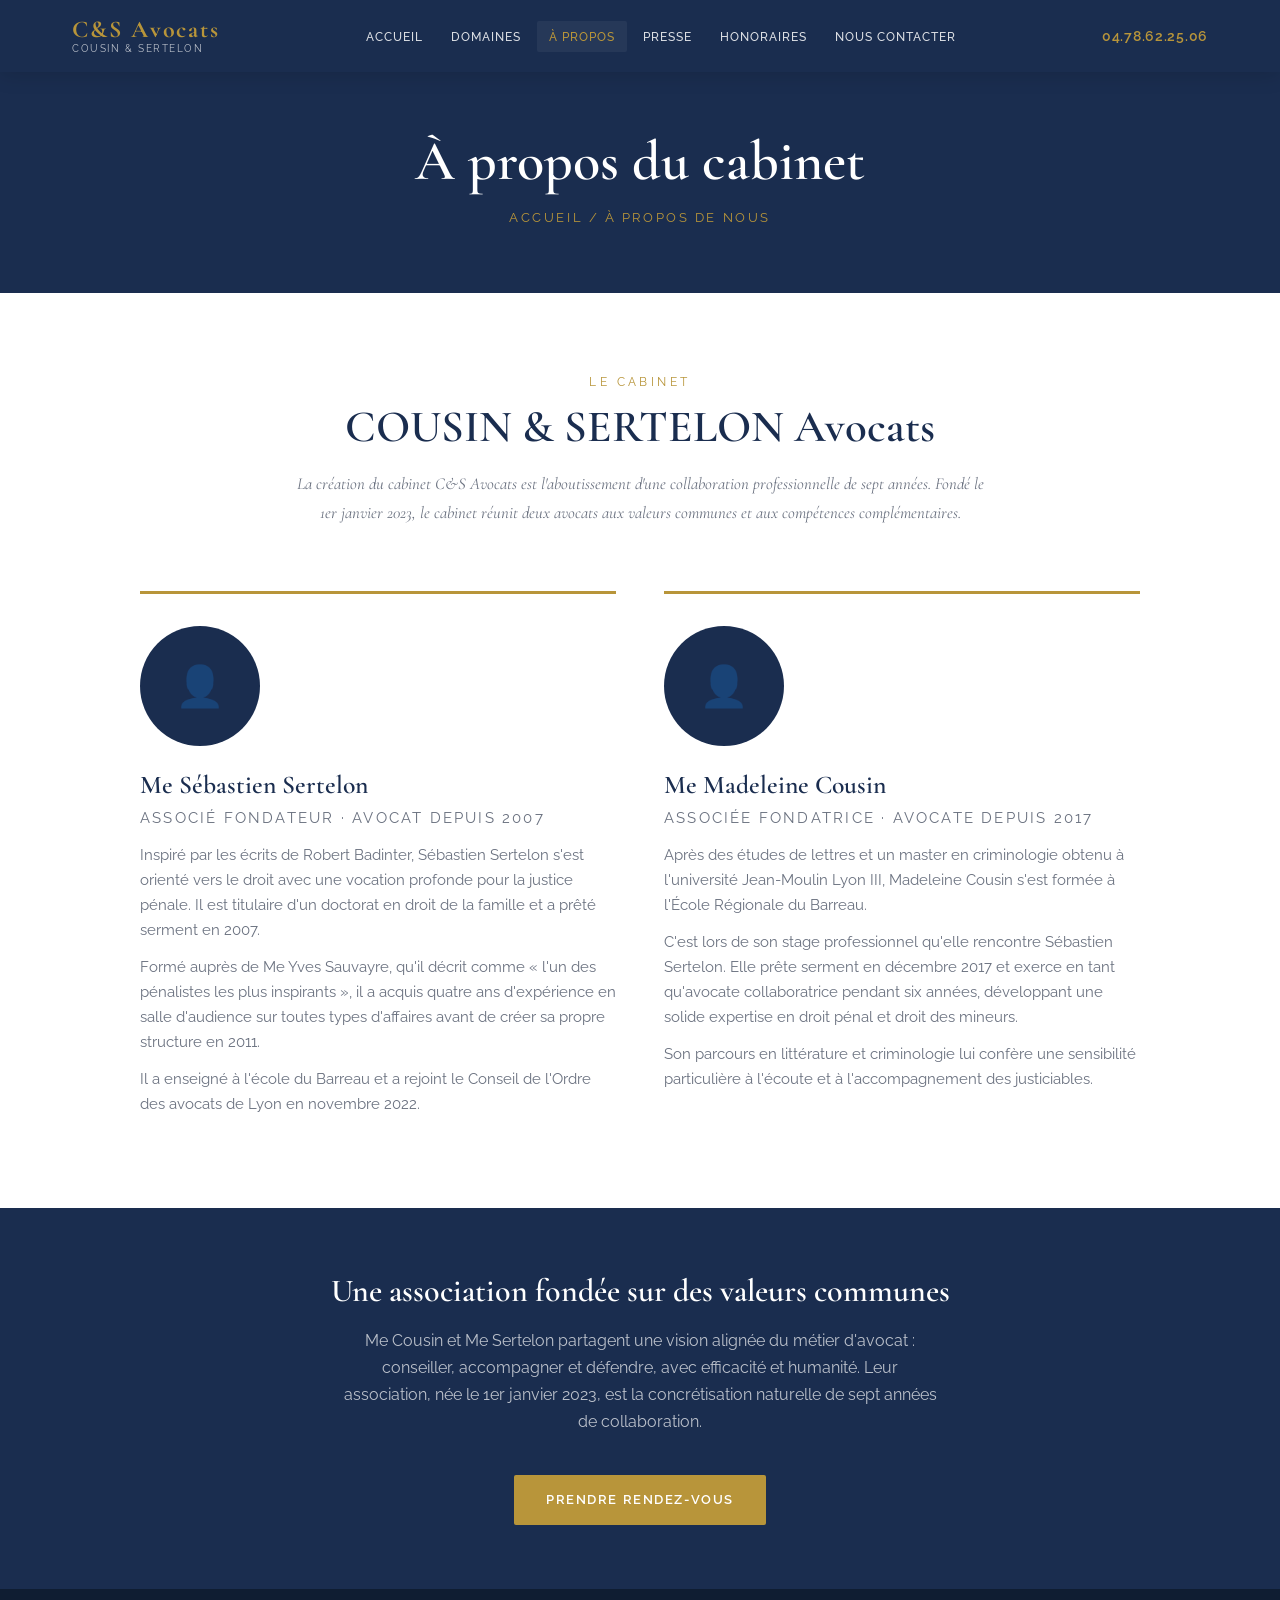
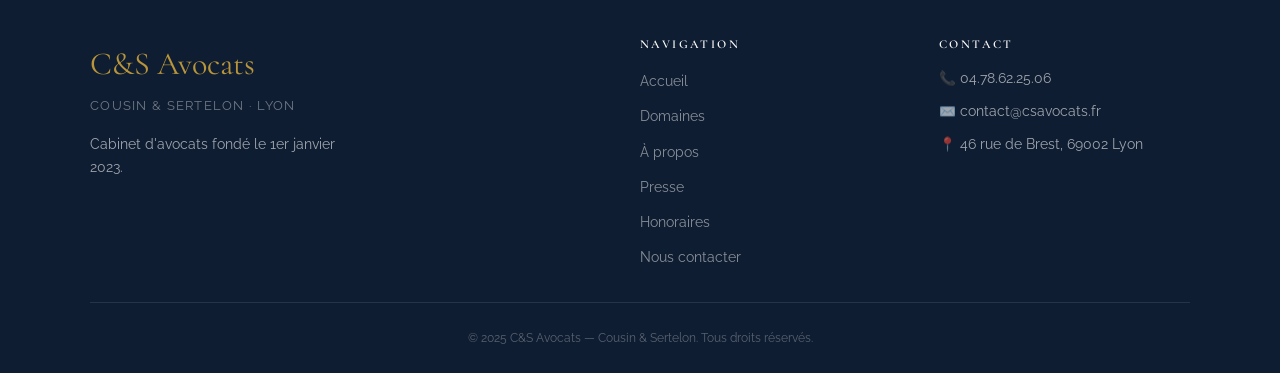
==== a-propos.html @ 127a62af "Initial commit: site statique C&S Avocats (6 pages HTML/CSS) Co-Authored-By: Claude Sonnet 4.6 <nore" ====
<!DOCTYPE html>
<html lang="fr">
<head>
  <meta charset="UTF-8" />
  <meta name="viewport" content="width=device-width, initial-scale=1.0" />
  <title>À propos — C&S Avocats Lyon</title>
  <meta name="description" content="Me Madeleine Cousin et Me Sébastien Sertelon, avocats associés à Lyon depuis 2023." />
  <link rel="preconnect" href="https://fonts.googleapis.com" />
  <link href="https://fonts.googleapis.com/css2?family=Cormorant+Garamond:ital,wght@0,400;0,600;1,400&family=Raleway:wght@400;500;600;700&display=swap" rel="stylesheet" />
  <link rel="stylesheet" href="style.css" />
</head>
<body>

  <nav class="navbar">
    <div class="navbar-inner">
      <a href="index.html" class="navbar-logo">
        <span class="abbr">C&S Avocats</span>
        <span class="fullname">Cousin &amp; Sertelon</span>
      </a>
      <ul class="navbar-links" id="navLinks">
        <li><a href="index.html">Accueil</a></li>
        <li><a href="domaines.html">Domaines</a></li>
        <li><a href="a-propos.html" class="active">À propos</a></li>
        <li><a href="presse.html">Presse</a></li>
        <li><a href="honoraires.html">Honoraires</a></li>
        <li><a href="contact.html">Nous contacter</a></li>
      </ul>
      <a href="tel:0478622506" class="navbar-phone">04.78.62.25.06</a>
      <div class="hamburger" id="hamburger" onclick="toggleMenu()">
        <span></span><span></span><span></span>
      </div>
    </div>
  </nav>

  <section class="page-hero">
    <h1>À propos du cabinet</h1>
    <p class="breadcrumb">Accueil / À propos de nous</p>
  </section>

  <section class="about-section">
    <div class="about-inner">

      <div class="about-intro">
        <span class="section-label">Le cabinet</span>
        <h2 class="section-title" style="margin-bottom:1rem">COUSIN &amp; SERTELON Avocats</h2>
        <p>
          La création du cabinet C&amp;S Avocats est l'aboutissement d'une collaboration professionnelle
          de sept années. Fondé le 1er janvier 2023, le cabinet réunit deux avocats aux valeurs communes
          et aux compétences complémentaires.
        </p>
      </div>

      <div class="attorney-grid">

        <div class="attorney-card">
          <div class="attorney-photo">👤</div>
          <h2>Me Sébastien Sertelon</h2>
          <p class="attorney-title">Associé fondateur · Avocat depuis 2007</p>
          <p>
            Inspiré par les écrits de Robert Badinter, Sébastien Sertelon s'est orienté vers le droit
            avec une vocation profonde pour la justice pénale. Il est titulaire d'un doctorat en droit de la famille
            et a prêté serment en 2007.
          </p>
          <p>
            Formé auprès de Me Yves Sauvayre, qu'il décrit comme « l'un des pénalistes les plus inspirants »,
            il a acquis quatre ans d'expérience en salle d'audience sur toutes types d'affaires avant
            de créer sa propre structure en 2011.
          </p>
          <p>
            Il a enseigné à l'école du Barreau et a rejoint le Conseil de l'Ordre des avocats de Lyon
            en novembre 2022.
          </p>
        </div>

        <div class="attorney-card">
          <div class="attorney-photo">👤</div>
          <h2>Me Madeleine Cousin</h2>
          <p class="attorney-title">Associée fondatrice · Avocate depuis 2017</p>
          <p>
            Après des études de lettres et un master en criminologie obtenu à l'université Jean-Moulin
            Lyon III, Madeleine Cousin s'est formée à l'École Régionale du Barreau.
          </p>
          <p>
            C'est lors de son stage professionnel qu'elle rencontre Sébastien Sertelon. Elle prête serment
            en décembre 2017 et exerce en tant qu'avocate collaboratrice pendant six années, développant
            une solide expertise en droit pénal et droit des mineurs.
          </p>
          <p>
            Son parcours en littérature et criminologie lui confère une sensibilité particulière
            à l'écoute et à l'accompagnement des justiciables.
          </p>
        </div>

      </div>

    </div>
  </section>

  <section class="partnership-section">
    <h2>Une association fondée sur des valeurs communes</h2>
    <p>
      Me Cousin et Me Sertelon partagent une vision alignée du métier d'avocat : conseiller,
      accompagner et défendre, avec efficacité et humanité. Leur association, née le 1er janvier 2023,
      est la concrétisation naturelle de sept années de collaboration.
    </p>
    <a href="contact.html" class="btn btn-gold" style="margin-top:1rem">Prendre rendez-vous</a>
  </section>

  <footer>
    <div class="footer-inner">
      <div class="footer-top">
        <div class="footer-brand">
          <span class="abbr">C&S Avocats</span>
          <span class="tagline">Cousin &amp; Sertelon · Lyon</span>
          <p>Cabinet d'avocats fondé le 1er janvier 2023.</p>
        </div>
        <div>
          <h4>Navigation</h4>
          <ul class="footer-links">
            <li><a href="index.html">Accueil</a></li>
            <li><a href="domaines.html">Domaines</a></li>
            <li><a href="a-propos.html">À propos</a></li>
            <li><a href="presse.html">Presse</a></li>
            <li><a href="honoraires.html">Honoraires</a></li>
            <li><a href="contact.html">Nous contacter</a></li>
          </ul>
        </div>
        <div>
          <h4>Contact</h4>
          <ul class="footer-contact-list">
            <li>📞 <a href="tel:0478622506">04.78.62.25.06</a></li>
            <li>✉️ <a href="mailto:contact@csavocats.fr">contact@csavocats.fr</a></li>
            <li>📍 46 rue de Brest, 69002 Lyon</li>
          </ul>
        </div>
      </div>
      <div class="footer-bottom">
        <p>&copy; 2025 C&S Avocats — Cousin &amp; Sertelon. Tous droits réservés.</p>
      </div>
    </div>
  </footer>

  <script>
    function toggleMenu() {
      document.getElementById('navLinks').classList.toggle('open');
    }
  </script>
</body>
</html>
---- style.css ----
/* ===== RESET & BASE ===== */
*, *::before, *::after { box-sizing: border-box; margin: 0; padding: 0; }

:root {
  --navy: #1a2d4f;
  --navy-light: #243d6a;
  --gold: #b8953a;
  --gold-light: #d4af6a;
  --white: #ffffff;
  --off-white: #f7f6f2;
  --gray: #6b7280;
  --light-gray: #e5e7eb;
  --text: #1f2937;
  --font-serif: 'Cormorant Garamond', Georgia, serif;
  --font-sans: 'Raleway', 'Segoe UI', sans-serif;
}

html { scroll-behavior: smooth; }

body {
  font-family: var(--font-sans);
  color: var(--text);
  background: var(--white);
  font-size: 16px;
  line-height: 1.7;
}

a { color: inherit; text-decoration: none; }
img { max-width: 100%; display: block; }

/* ===== TYPOGRAPHY ===== */
h1, h2, h3, h4 {
  font-family: var(--font-serif);
  font-weight: 600;
  line-height: 1.2;
}

/* ===== NAVBAR ===== */
.navbar {
  position: fixed;
  top: 0; left: 0; right: 0;
  z-index: 1000;
  background: var(--navy);
  box-shadow: 0 2px 20px rgba(0,0,0,0.15);
}

.navbar-inner {
  max-width: 1200px;
  margin: 0 auto;
  padding: 0 2rem;
  display: flex;
  align-items: center;
  justify-content: space-between;
  height: 72px;
}

.navbar-logo {
  display: flex;
  flex-direction: column;
  line-height: 1.1;
}

.navbar-logo .abbr {
  font-family: var(--font-serif);
  font-size: 1.5rem;
  font-weight: 700;
  color: var(--gold);
  letter-spacing: 0.08em;
}

.navbar-logo .fullname {
  font-size: 0.65rem;
  color: rgba(255,255,255,0.7);
  letter-spacing: 0.15em;
  text-transform: uppercase;
}

.navbar-links {
  display: flex;
  align-items: center;
  gap: 0.25rem;
  list-style: none;
}

.navbar-links a {
  color: rgba(255,255,255,0.85);
  font-size: 0.78rem;
  font-weight: 500;
  letter-spacing: 0.08em;
  text-transform: uppercase;
  padding: 0.5rem 0.75rem;
  border-radius: 2px;
  transition: color 0.2s, background 0.2s;
}

.navbar-links a:hover,
.navbar-links a.active {
  color: var(--gold);
  background: rgba(255,255,255,0.05);
}

.navbar-phone {
  color: var(--gold);
  font-weight: 600;
  font-size: 0.9rem;
  letter-spacing: 0.05em;
  white-space: nowrap;
}

.navbar-phone:hover { color: var(--gold-light); }

/* Hamburger */
.hamburger {
  display: none;
  flex-direction: column;
  gap: 5px;
  cursor: pointer;
  padding: 4px;
}
.hamburger span {
  display: block;
  width: 24px;
  height: 2px;
  background: var(--white);
  transition: all 0.3s;
}

/* ===== HERO ===== */
.hero {
  min-height: 100vh;
  background: linear-gradient(135deg, var(--navy) 0%, var(--navy-light) 60%, #1e3a5f 100%);
  display: flex;
  align-items: center;
  justify-content: center;
  text-align: center;
  padding: 120px 2rem 4rem;
  position: relative;
  overflow: hidden;
}

.hero::before {
  content: '';
  position: absolute;
  inset: 0;
  background: url("data:image/svg+xml,%3Csvg width='60' height='60' viewBox='0 0 60 60' xmlns='http://www.w3.org/2000/svg'%3E%3Cg fill='none' fill-rule='evenodd'%3E%3Cg fill='%23ffffff' fill-opacity='0.02'%3E%3Cpath d='M36 34v-4h-2v4h-4v2h4v4h2v-4h4v-2h-4zm0-30V0h-2v4h-4v2h4v4h2V6h4V4h-4zM6 34v-4H4v4H0v2h4v4h2v-4h4v-2H6zM6 4V0H4v4H0v2h4v4h2V6h4V4H6z'/%3E%3C/g%3E%3C/g%3E%3C/svg%3E");
}

.hero-content {
  position: relative;
  max-width: 800px;
}

.hero-badge {
  display: inline-block;
  border: 1px solid var(--gold);
  color: var(--gold);
  font-size: 0.7rem;
  letter-spacing: 0.25em;
  text-transform: uppercase;
  padding: 0.4rem 1.5rem;
  margin-bottom: 2rem;
}

.hero h1 {
  font-size: clamp(2.5rem, 6vw, 4.5rem);
  color: var(--white);
  margin-bottom: 1rem;
}

.hero h1 span { color: var(--gold); }

.hero-subtitle {
  font-size: 1.05rem;
  color: rgba(255,255,255,0.75);
  max-width: 600px;
  margin: 0 auto 2rem;
  font-style: italic;
  font-family: var(--font-serif);
}

.hero-text {
  color: rgba(255,255,255,0.65);
  max-width: 650px;
  margin: 0 auto 2.5rem;
  font-size: 0.95rem;
}

.hero-actions {
  display: flex;
  gap: 1rem;
  justify-content: center;
  flex-wrap: wrap;
}

/* ===== BUTTONS ===== */
.btn {
  display: inline-block;
  padding: 0.85rem 2rem;
  font-size: 0.82rem;
  font-weight: 600;
  letter-spacing: 0.12em;
  text-transform: uppercase;
  border-radius: 2px;
  transition: all 0.25s;
  cursor: pointer;
  border: none;
}

.btn-gold {
  background: var(--gold);
  color: var(--white);
}
.btn-gold:hover { background: var(--gold-light); transform: translateY(-2px); }

.btn-outline {
  border: 1px solid rgba(255,255,255,0.5);
  color: var(--white);
  background: transparent;
}
.btn-outline:hover { border-color: var(--gold); color: var(--gold); }

.btn-navy {
  background: var(--navy);
  color: var(--white);
}
.btn-navy:hover { background: var(--navy-light); transform: translateY(-2px); }

/* ===== DOMAINS PREVIEW (homepage) ===== */
.domains-strip {
  background: var(--off-white);
  padding: 5rem 2rem;
}

.domains-strip .section-inner {
  max-width: 1100px;
  margin: 0 auto;
}

.section-label {
  font-size: 0.72rem;
  letter-spacing: 0.3em;
  text-transform: uppercase;
  color: var(--gold);
  margin-bottom: 0.5rem;
  display: block;
}

.section-title {
  font-size: clamp(1.8rem, 4vw, 2.8rem);
  color: var(--navy);
  margin-bottom: 0.5rem;
}

.section-sub {
  color: var(--gray);
  font-style: italic;
  font-family: var(--font-serif);
  font-size: 1.05rem;
  margin-bottom: 3rem;
}

.domains-grid {
  display: grid;
  grid-template-columns: repeat(3, 1fr);
  gap: 1.5rem;
}

.domain-card {
  background: var(--white);
  border-top: 3px solid var(--gold);
  padding: 2rem;
  box-shadow: 0 2px 15px rgba(0,0,0,0.06);
  transition: transform 0.25s, box-shadow 0.25s;
}

.domain-card:hover {
  transform: translateY(-4px);
  box-shadow: 0 8px 30px rgba(0,0,0,0.1);
}

.domain-card .icon {
  font-size: 2rem;
  margin-bottom: 1rem;
}

.domain-card h3 {
  color: var(--navy);
  font-size: 1.3rem;
  margin-bottom: 0.75rem;
}

.domain-card p {
  color: var(--gray);
  font-size: 0.9rem;
}

.domain-card .card-link {
  display: inline-block;
  margin-top: 1rem;
  color: var(--gold);
  font-size: 0.8rem;
  font-weight: 600;
  letter-spacing: 0.1em;
  text-transform: uppercase;
}

/* ===== INTRO SECTION ===== */
.intro-section {
  padding: 6rem 2rem;
  background: var(--white);
}

.intro-inner {
  max-width: 1100px;
  margin: 0 auto;
  display: grid;
  grid-template-columns: 1fr 1fr;
  gap: 5rem;
  align-items: center;
}

.intro-text h2 {
  font-size: clamp(1.8rem, 3vw, 2.5rem);
  color: var(--navy);
  margin-bottom: 1.5rem;
}

.intro-text p {
  color: var(--gray);
  margin-bottom: 1rem;
  font-size: 0.95rem;
}

.intro-quote {
  border-left: 3px solid var(--gold);
  padding: 1rem 1.5rem;
  margin: 1.5rem 0;
  background: var(--off-white);
  font-family: var(--font-serif);
  font-style: italic;
  font-size: 1.1rem;
  color: var(--navy);
}

.intro-values {
  display: flex;
  flex-direction: column;
  gap: 1.5rem;
}

.value-item {
  display: flex;
  gap: 1rem;
  align-items: flex-start;
}

.value-icon {
  width: 48px;
  height: 48px;
  min-width: 48px;
  background: var(--navy);
  border-radius: 50%;
  display: flex;
  align-items: center;
  justify-content: center;
  font-size: 1.2rem;
}

.value-item h4 {
  color: var(--navy);
  margin-bottom: 0.25rem;
  font-size: 1rem;
}

.value-item p {
  font-size: 0.85rem;
  color: var(--gray);
}

/* ===== PAGE HERO (inner pages) ===== */
.page-hero {
  background: var(--navy);
  padding: 8rem 2rem 4rem;
  text-align: center;
}

.page-hero h1 {
  color: var(--white);
  font-size: clamp(2rem, 5vw, 3.5rem);
}

.page-hero .breadcrumb {
  color: var(--gold);
  font-size: 0.8rem;
  letter-spacing: 0.2em;
  text-transform: uppercase;
  margin-top: 0.75rem;
}

/* ===== SERVICES PAGE ===== */
.services-section {
  padding: 5rem 2rem;
}

.services-inner {
  max-width: 1100px;
  margin: 0 auto;
}

.service-block {
  display: grid;
  grid-template-columns: 280px 1fr;
  gap: 3rem;
  padding: 3rem 0;
  border-bottom: 1px solid var(--light-gray);
  align-items: start;
}

.service-block:last-child { border-bottom: none; }

.service-header {
  position: sticky;
  top: 100px;
}

.service-number {
  font-family: var(--font-serif);
  font-size: 4rem;
  color: var(--light-gray);
  line-height: 1;
  margin-bottom: 0.5rem;
}

.service-header h2 {
  color: var(--navy);
  font-size: 1.6rem;
  margin-bottom: 1rem;
}

.service-header .gold-bar {
  width: 40px;
  height: 3px;
  background: var(--gold);
}

.service-list {
  list-style: none;
}

.service-list li {
  padding: 0.6rem 0;
  border-bottom: 1px solid var(--off-white);
  color: var(--text);
  font-size: 0.95rem;
  display: flex;
  align-items: center;
  gap: 0.75rem;
}

.service-list li::before {
  content: '—';
  color: var(--gold);
  font-weight: bold;
}

.service-desc {
  color: var(--gray);
  font-size: 0.9rem;
  margin-bottom: 1.5rem;
  font-style: italic;
  font-family: var(--font-serif);
  font-size: 1rem;
}

/* ===== ABOUT PAGE ===== */
.about-section {
  padding: 5rem 2rem;
}

.about-inner {
  max-width: 1000px;
  margin: 0 auto;
}

.about-intro {
  text-align: center;
  max-width: 700px;
  margin: 0 auto 4rem;
}

.about-intro p {
  color: var(--gray);
  font-size: 1.05rem;
  font-style: italic;
  font-family: var(--font-serif);
}

.attorney-grid {
  display: grid;
  grid-template-columns: 1fr 1fr;
  gap: 3rem;
}

.attorney-card {
  border-top: 3px solid var(--gold);
  padding-top: 2rem;
}

.attorney-photo {
  width: 120px;
  height: 120px;
  border-radius: 50%;
  background: var(--navy);
  margin-bottom: 1.5rem;
  display: flex;
  align-items: center;
  justify-content: center;
  font-size: 2.5rem;
  color: rgba(255,255,255,0.3);
}

.attorney-card h2 {
  color: var(--navy);
  font-size: 1.6rem;
  margin-bottom: 0.25rem;
}

.attorney-title {
  color: var(--gold);
  font-size: 0.8rem;
  letter-spacing: 0.15em;
  text-transform: uppercase;
  margin-bottom: 1rem;
}

.attorney-card p {
  color: var(--gray);
  font-size: 0.92rem;
  margin-bottom: 0.75rem;
}

.partnership-section {
  background: var(--navy);
  padding: 4rem 2rem;
  text-align: center;
}

.partnership-section h2 {
  color: var(--white);
  font-size: 2rem;
  margin-bottom: 1rem;
}

.partnership-section p {
  color: rgba(255,255,255,0.7);
  max-width: 600px;
  margin: 0 auto 1.5rem;
}

/* ===== PRESS PAGE ===== */
.press-section {
  padding: 5rem 2rem;
  background: var(--off-white);
}

.press-inner {
  max-width: 900px;
  margin: 0 auto;
}

.press-grid {
  display: flex;
  flex-direction: column;
  gap: 1.5rem;
}

.press-card {
  background: var(--white);
  padding: 2rem;
  border-left: 4px solid var(--gold);
  box-shadow: 0 2px 10px rgba(0,0,0,0.05);
}

.press-card h3 {
  color: var(--navy);
  font-size: 1.2rem;
  margin-bottom: 0.5rem;
  font-family: var(--font-serif);
}

.press-card p {
  color: var(--gray);
  font-size: 0.9rem;
}

.press-note {
  text-align: center;
  margin-top: 2.5rem;
  color: var(--gray);
  font-size: 0.85rem;
  font-style: italic;
}

/* ===== PRICING PAGE ===== */
.pricing-section {
  padding: 5rem 2rem;
}

.pricing-inner {
  max-width: 900px;
  margin: 0 auto;
}

.pricing-intro {
  text-align: center;
  margin-bottom: 3rem;
}

.pricing-intro p {
  color: var(--gray);
  font-size: 1.05rem;
  max-width: 650px;
  margin: 0 auto;
}

.pricing-cards {
  display: grid;
  grid-template-columns: 1fr 1fr;
  gap: 2rem;
  margin-bottom: 3rem;
}

.pricing-card {
  border: 1px solid var(--light-gray);
  padding: 2.5rem;
  text-align: center;
  position: relative;
}

.pricing-card.featured {
  border-color: var(--gold);
  border-width: 2px;
}

.pricing-card h3 {
  color: var(--navy);
  font-size: 1.4rem;
  margin-bottom: 1rem;
}

.pricing-card p {
  color: var(--gray);
  font-size: 0.9rem;
  margin-bottom: 1.5rem;
}

.pricing-card .icon { font-size: 2.5rem; margin-bottom: 1rem; }

.pricing-block {
  background: var(--off-white);
  padding: 2.5rem;
  margin-bottom: 2rem;
}

.pricing-block h3 {
  color: var(--navy);
  font-size: 1.2rem;
  margin-bottom: 0.75rem;
}

.pricing-block p {
  color: var(--gray);
  font-size: 0.92rem;
}

.pricing-aj {
  border-top: 3px solid var(--gold);
  background: var(--navy);
  color: var(--white);
  padding: 2.5rem;
  text-align: center;
}

.pricing-aj h3 {
  color: var(--gold);
  font-size: 1.3rem;
  margin-bottom: 0.75rem;
}

.pricing-aj p { color: rgba(255,255,255,0.8); font-size: 0.9rem; }

/* ===== CONTACT PAGE ===== */
.contact-section {
  padding: 5rem 2rem;
}

.contact-inner {
  max-width: 1100px;
  margin: 0 auto;
  display: grid;
  grid-template-columns: 1fr 1.4fr;
  gap: 4rem;
  align-items: start;
}

.contact-info h2 {
  color: var(--navy);
  font-size: 1.8rem;
  margin-bottom: 2rem;
}

.contact-item {
  display: flex;
  gap: 1rem;
  align-items: flex-start;
  margin-bottom: 1.5rem;
}

.contact-item .ci-icon {
  width: 42px;
  height: 42px;
  min-width: 42px;
  background: var(--navy);
  border-radius: 50%;
  display: flex;
  align-items: center;
  justify-content: center;
  font-size: 1rem;
}

.contact-item h4 {
  color: var(--navy);
  font-size: 0.8rem;
  letter-spacing: 0.1em;
  text-transform: uppercase;
  margin-bottom: 0.2rem;
}

.contact-item p, .contact-item a {
  color: var(--gray);
  font-size: 0.95rem;
}

.contact-item a:hover { color: var(--gold); }

/* Form */
.contact-form-wrap h2 {
  color: var(--navy);
  font-size: 1.8rem;
  margin-bottom: 2rem;
}

.form-group {
  margin-bottom: 1.25rem;
}

.form-row {
  display: grid;
  grid-template-columns: 1fr 1fr;
  gap: 1rem;
}

.form-group label {
  display: block;
  font-size: 0.78rem;
  font-weight: 600;
  letter-spacing: 0.1em;
  text-transform: uppercase;
  color: var(--navy);
  margin-bottom: 0.4rem;
}

.form-group input,
.form-group textarea,
.form-group select {
  width: 100%;
  padding: 0.75rem 1rem;
  border: 1px solid var(--light-gray);
  background: var(--off-white);
  font-family: var(--font-sans);
  font-size: 0.92rem;
  color: var(--text);
  outline: none;
  transition: border-color 0.2s;
  border-radius: 0;
  appearance: none;
}

.form-group input:focus,
.form-group textarea:focus {
  border-color: var(--gold);
  background: var(--white);
}

.form-group textarea { height: 130px; resize: vertical; }

.form-note {
  font-size: 0.78rem;
  color: var(--gray);
  margin-top: 0.75rem;
  font-style: italic;
}

/* Map placeholder */
.map-section {
  background: var(--navy);
  height: 300px;
  display: flex;
  align-items: center;
  justify-content: center;
  flex-direction: column;
  gap: 0.5rem;
}

.map-section p {
  color: rgba(255,255,255,0.6);
  font-size: 0.9rem;
}

.map-section .addr {
  color: var(--gold);
  font-family: var(--font-serif);
  font-size: 1.2rem;
}

/* ===== CTA BAND ===== */
.cta-band {
  background: var(--gold);
  padding: 3rem 2rem;
  text-align: center;
}

.cta-band h2 {
  color: var(--white);
  font-size: 1.8rem;
  margin-bottom: 0.5rem;
}

.cta-band p {
  color: rgba(255,255,255,0.85);
  margin-bottom: 1.5rem;
}

.cta-band .btn-white {
  background: var(--white);
  color: var(--gold);
  font-weight: 700;
}

.cta-band .btn-white:hover { transform: translateY(-2px); }

/* ===== FOOTER ===== */
footer {
  background: #0f1d32;
  color: rgba(255,255,255,0.6);
  padding: 3rem 2rem 1.5rem;
}

.footer-inner {
  max-width: 1100px;
  margin: 0 auto;
}

.footer-top {
  display: grid;
  grid-template-columns: 2fr 1fr 1fr;
  gap: 3rem;
  padding-bottom: 2rem;
  border-bottom: 1px solid rgba(255,255,255,0.1);
  margin-bottom: 1.5rem;
}

.footer-brand .abbr {
  font-family: var(--font-serif);
  font-size: 2rem;
  color: var(--gold);
  display: block;
  margin-bottom: 0.25rem;
}

.footer-brand .tagline {
  font-size: 0.8rem;
  letter-spacing: 0.1em;
  color: rgba(255,255,255,0.4);
  text-transform: uppercase;
  display: block;
  margin-bottom: 1rem;
}

.footer-brand p { font-size: 0.85rem; max-width: 280px; }

footer h4 {
  color: var(--white);
  font-size: 0.75rem;
  letter-spacing: 0.2em;
  text-transform: uppercase;
  margin-bottom: 1rem;
}

.footer-links {
  list-style: none;
  display: flex;
  flex-direction: column;
  gap: 0.5rem;
}

.footer-links a {
  font-size: 0.85rem;
  color: rgba(255,255,255,0.5);
  transition: color 0.2s;
}

.footer-links a:hover { color: var(--gold); }

.footer-contact-list {
  list-style: none;
  display: flex;
  flex-direction: column;
  gap: 0.6rem;
  font-size: 0.85rem;
}

.footer-bottom {
  text-align: center;
  font-size: 0.78rem;
  color: rgba(255,255,255,0.3);
}

/* ===== RESPONSIVE ===== */
@media (max-width: 900px) {
  .domains-grid { grid-template-columns: 1fr 1fr; }
  .intro-inner { grid-template-columns: 1fr; gap: 2.5rem; }
  .service-block { grid-template-columns: 1fr; }
  .service-header { position: static; }
  .attorney-grid { grid-template-columns: 1fr; }
  .pricing-cards { grid-template-columns: 1fr; }
  .contact-inner { grid-template-columns: 1fr; }
  .footer-top { grid-template-columns: 1fr 1fr; }
}

@media (max-width: 640px) {
  .navbar-links { display: none; }
  .navbar-links.open {
    display: flex;
    flex-direction: column;
    position: absolute;
    top: 72px; left: 0; right: 0;
    background: var(--navy);
    padding: 1rem 2rem 2rem;
    gap: 0.5rem;
    box-shadow: 0 10px 30px rgba(0,0,0,0.2);
  }
  .hamburger { display: flex; }
  .navbar-phone { display: none; }
  .domains-grid { grid-template-columns: 1fr; }
  .form-row { grid-template-columns: 1fr; }
  .footer-top { grid-template-columns: 1fr; }
}
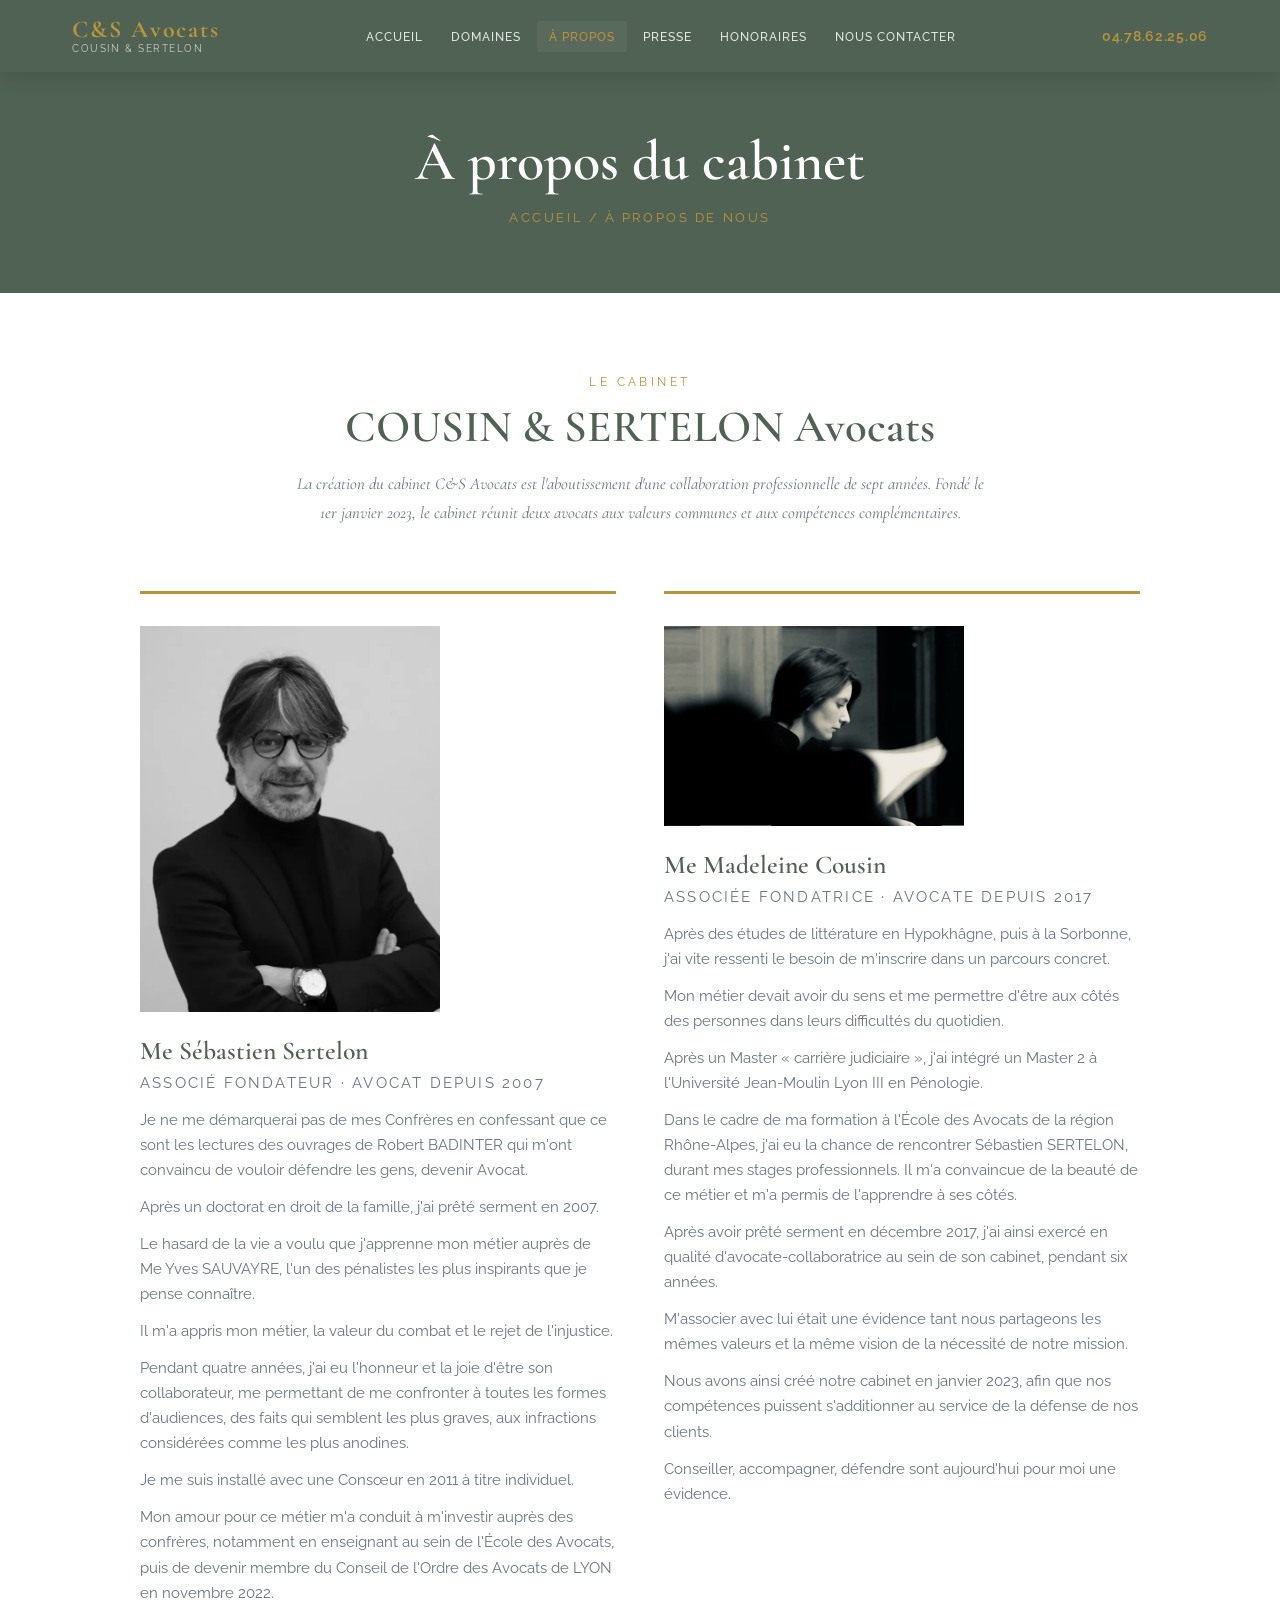
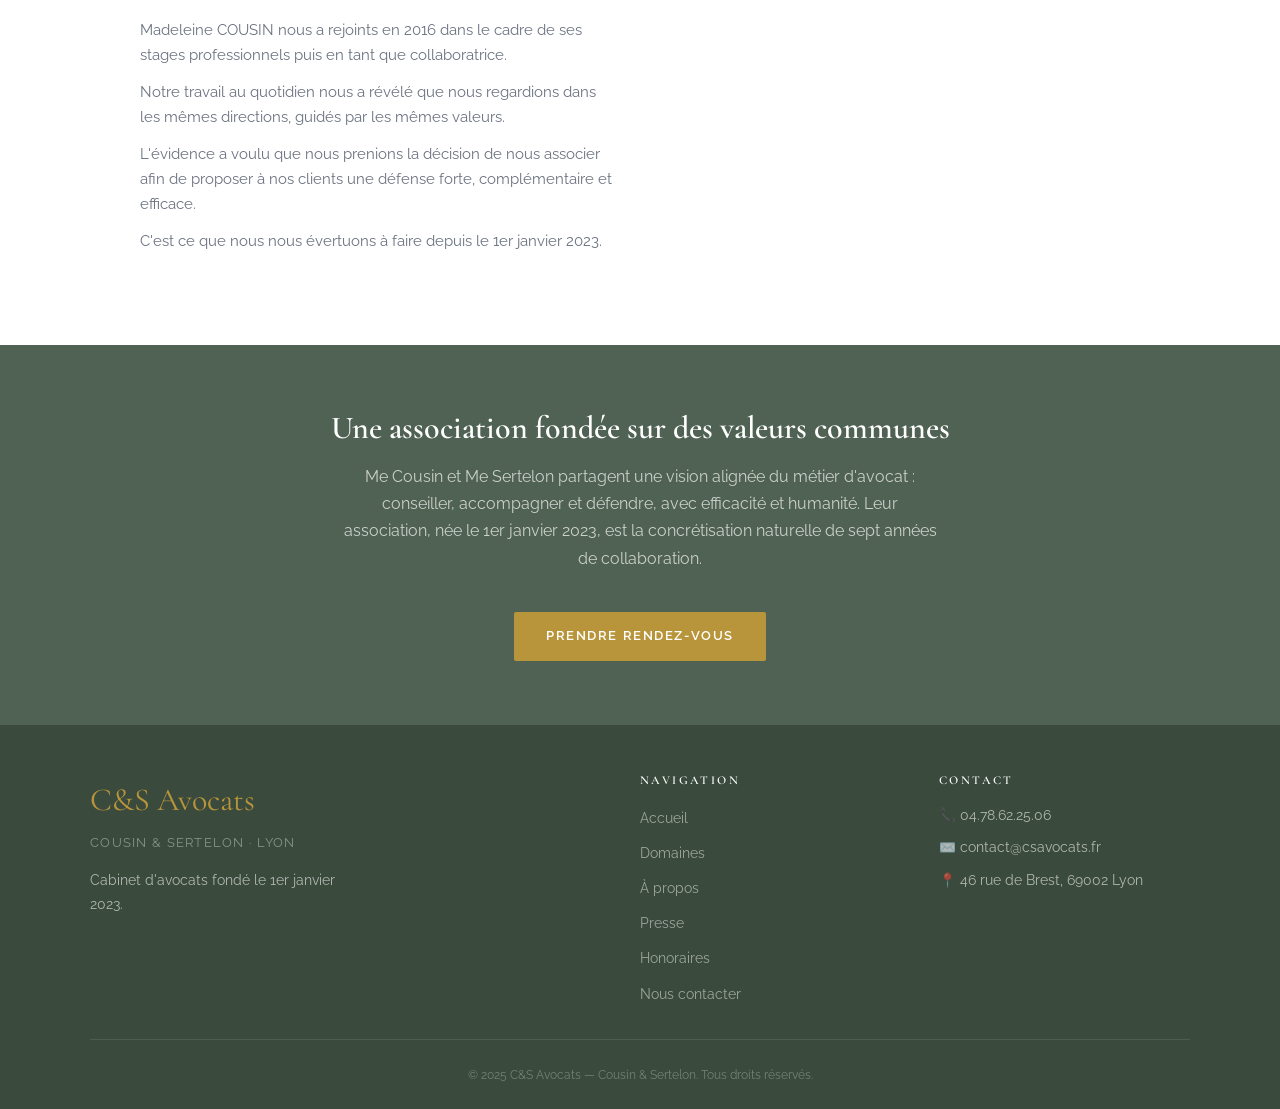
==== commit b11339dd: "Formspree actif, biographies et photos avocats, liens presse - contact.html : endpoint Formspree cor" ====
--- a/a-propos.html
+++ b/a-propos.html
@@ -53,42 +53,34 @@
       <div class="attorney-grid">
 
         <div class="attorney-card">
-          <div class="attorney-photo">👤</div>
+          <div class="attorney-photo"><img src="Images/PhotoSertos.webp" alt="Me Sébastien Sertelon" /></div>
           <h2>Me Sébastien Sertelon</h2>
           <p class="attorney-title">Associé fondateur · Avocat depuis 2007</p>
-          <p>
-            Inspiré par les écrits de Robert Badinter, Sébastien Sertelon s'est orienté vers le droit
-            avec une vocation profonde pour la justice pénale. Il est titulaire d'un doctorat en droit de la famille
-            et a prêté serment en 2007.
-          </p>
-          <p>
-            Formé auprès de Me Yves Sauvayre, qu'il décrit comme « l'un des pénalistes les plus inspirants »,
-            il a acquis quatre ans d'expérience en salle d'audience sur toutes types d'affaires avant
-            de créer sa propre structure en 2011.
-          </p>
-          <p>
-            Il a enseigné à l'école du Barreau et a rejoint le Conseil de l'Ordre des avocats de Lyon
-            en novembre 2022.
-          </p>
+          <p>Je ne me démarquerai pas de mes Confrères en confessant que ce sont les lectures des ouvrages de Robert BADINTER qui m'ont convaincu de vouloir défendre les gens, devenir Avocat.</p>
+          <p>Après un doctorat en droit de la famille, j'ai prêté serment en 2007.</p>
+          <p>Le hasard de la vie a voulu que j'apprenne mon métier auprès de Me Yves SAUVAYRE, l'un des pénalistes les plus inspirants que je pense connaître.</p>
+          <p>Il m'a appris mon métier, la valeur du combat et le rejet de l'injustice.</p>
+          <p>Pendant quatre années, j'ai eu l'honneur et la joie d'être son collaborateur, me permettant de me confronter à toutes les formes d'audiences, des faits qui semblent les plus graves, aux infractions considérées comme les plus anodines.</p>
+          <p>Je me suis installé avec une Consœur en 2011 à titre individuel.</p>
+          <p>Mon amour pour ce métier m'a conduit à m'investir auprès des confrères, notamment en enseignant au sein de l'École des Avocats, puis de devenir membre du Conseil de l'Ordre des Avocats de LYON en novembre 2022.</p>
+          <p>Madeleine COUSIN nous a rejoints en 2016 dans le cadre de ses stages professionnels puis en tant que collaboratrice.</p>
+          <p>Notre travail au quotidien nous a révélé que nous regardions dans les mêmes directions, guidés par les mêmes valeurs.</p>
+          <p>L'évidence a voulu que nous prenions la décision de nous associer afin de proposer à nos clients une défense forte, complémentaire et efficace.</p>
+          <p>C'est ce que nous nous évertuons à faire depuis le 1er janvier 2023.</p>
         </div>
 
         <div class="attorney-card">
-          <div class="attorney-photo">👤</div>
+          <div class="attorney-photo"><img src="Images/PhotoMadeleine.png" alt="Me Madeleine Cousin" /></div>
           <h2>Me Madeleine Cousin</h2>
           <p class="attorney-title">Associée fondatrice · Avocate depuis 2017</p>
-          <p>
-            Après des études de lettres et un master en criminologie obtenu à l'université Jean-Moulin
-            Lyon III, Madeleine Cousin s'est formée à l'École Régionale du Barreau.
-          </p>
-          <p>
-            C'est lors de son stage professionnel qu'elle rencontre Sébastien Sertelon. Elle prête serment
-            en décembre 2017 et exerce en tant qu'avocate collaboratrice pendant six années, développant
-            une solide expertise en droit pénal et droit des mineurs.
-          </p>
-          <p>
-            Son parcours en littérature et criminologie lui confère une sensibilité particulière
-            à l'écoute et à l'accompagnement des justiciables.
-          </p>
+          <p>Après des études de littérature en Hypokhâgne, puis à la Sorbonne, j'ai vite ressenti le besoin de m'inscrire dans un parcours concret.</p>
+          <p>Mon métier devait avoir du sens et me permettre d'être aux côtés des personnes dans leurs difficultés du quotidien.</p>
+          <p>Après un Master « carrière judiciaire », j'ai intégré un Master 2 à l'Université Jean-Moulin Lyon III en Pénologie.</p>
+          <p>Dans le cadre de ma formation à l'École des Avocats de la région Rhône-Alpes, j'ai eu la chance de rencontrer Sébastien SERTELON, durant mes stages professionnels. Il m'a convaincue de la beauté de ce métier et m'a permis de l'apprendre à ses côtés.</p>
+          <p>Après avoir prêté serment en décembre 2017, j'ai ainsi exercé en qualité d'avocate-collaboratrice au sein de son cabinet, pendant six années.</p>
+          <p>M'associer avec lui était une évidence tant nous partageons les mêmes valeurs et la même vision de la nécessité de notre mission.</p>
+          <p>Nous avons ainsi créé notre cabinet en janvier 2023, afin que nos compétences puissent s'additionner au service de la défense de nos clients.</p>
+          <p>Conseiller, accompagner, défendre sont aujourd'hui pour moi une évidence.</p>
         </div>
 
       </div>
--- a/style.css
+++ b/style.css
@@ -2,8 +2,8 @@
 *, *::before, *::after { box-sizing: border-box; margin: 0; padding: 0; }
 
 :root {
-  --navy: #1a2d4f;
-  --navy-light: #243d6a;
+  --navy: #506253;
+  --navy-light: #607463;
   --gold: #b8953a;
   --gold-light: #d4af6a;
   --white: #ffffff;
@@ -128,7 +128,7 @@
 /* ===== HERO ===== */
 .hero {
   min-height: 100vh;
-  background: linear-gradient(135deg, var(--navy) 0%, var(--navy-light) 60%, #1e3a5f 100%);
+  background: linear-gradient(135deg, var(--navy) 0%, var(--navy-light) 60%, #425549 100%);
   display: flex;
   align-items: center;
   justify-content: center;
@@ -507,16 +507,13 @@
 }
 
 .attorney-photo {
-  width: 120px;
-  height: 120px;
-  border-radius: 50%;
-  background: var(--navy);
   margin-bottom: 1.5rem;
-  display: flex;
-  align-items: center;
-  justify-content: center;
-  font-size: 2.5rem;
-  color: rgba(255,255,255,0.3);
+}
+.attorney-photo img {
+  width: 100%;
+  max-width: 300px;
+  height: auto;
+  display: block;
 }
 
 .attorney-card h2 {
@@ -612,15 +609,15 @@
 }
 
 .pricing-intro {
-  text-align: center;
-  margin-bottom: 3rem;
+  max-width: 700px;
+  margin: 0 auto 3rem;
 }
 
 .pricing-intro p {
-  color: var(--gray);
+  color: var(--text);
   font-size: 1.05rem;
-  max-width: 650px;
-  margin: 0 auto;
+  margin-bottom: 1.25rem;
+  line-height: 1.8;
 }
 
 .pricing-cards {
@@ -851,7 +848,7 @@
 
 /* ===== FOOTER ===== */
 footer {
-  background: #0f1d32;
+  background: #3a4a3d;
   color: rgba(255,255,255,0.6);
   padding: 3rem 2rem 1.5rem;
 }
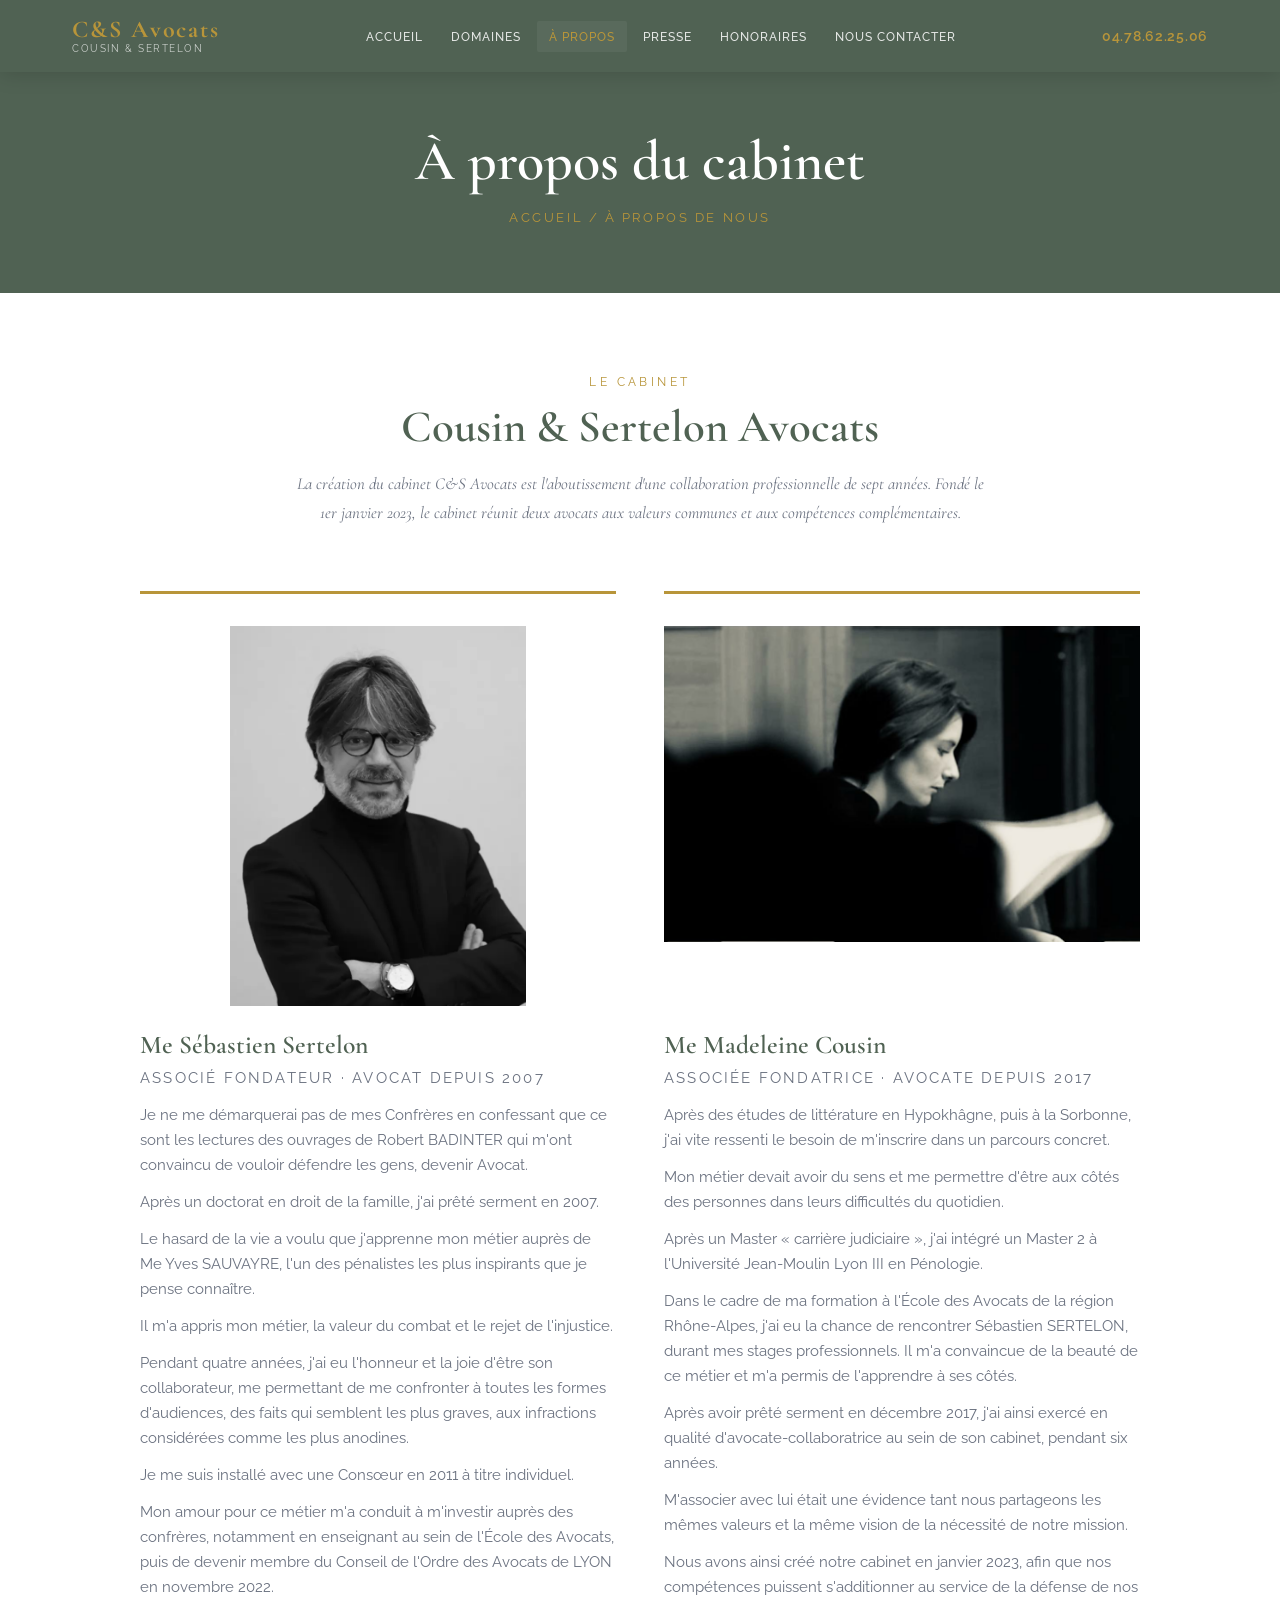
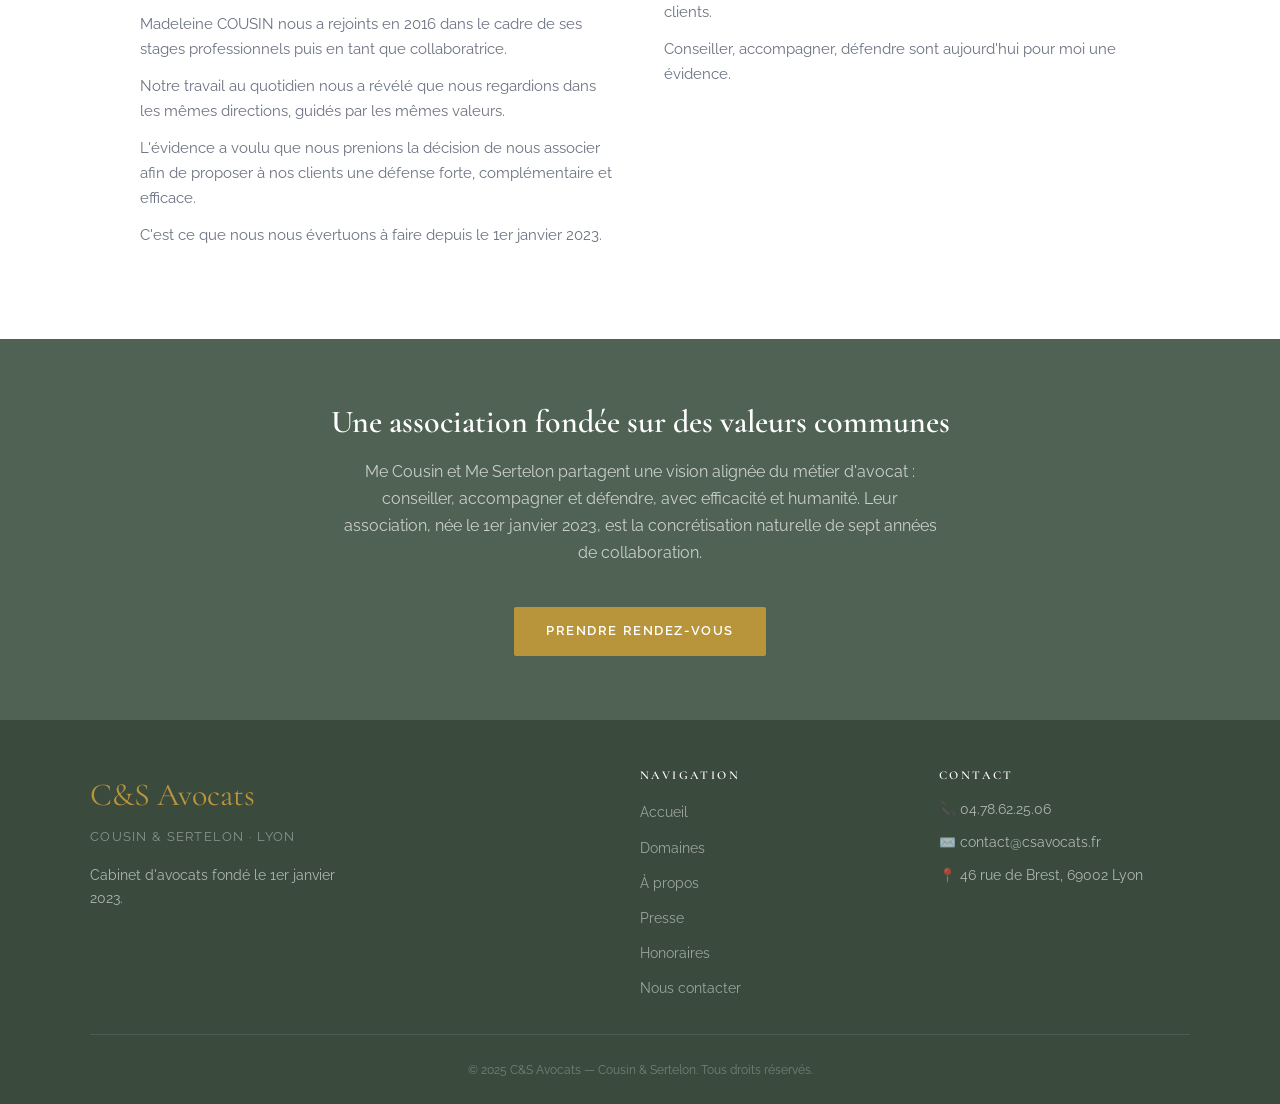
==== commit 4dab61b0: "Homogénéisation typographie : Cousin & Sertelon en blanc uniforme Co-Authored-By: Claude Sonnet 4.6 " ====
--- a/a-propos.html
+++ b/a-propos.html
@@ -42,7 +42,7 @@
 
       <div class="about-intro">
         <span class="section-label">Le cabinet</span>
-        <h2 class="section-title" style="margin-bottom:1rem">COUSIN &amp; SERTELON Avocats</h2>
+        <h2 class="section-title" style="margin-bottom:1rem">Cousin &amp; Sertelon Avocats</h2>
         <p>
           La création du cabinet C&amp;S Avocats est l'aboutissement d'une collaboration professionnelle
           de sept années. Fondé le 1er janvier 2023, le cabinet réunit deux avocats aux valeurs communes
--- a/style.css
+++ b/style.css
@@ -508,11 +508,13 @@
 
 .attorney-photo {
   margin-bottom: 1.5rem;
+  text-align: center;
 }
 .attorney-photo img {
+  height: 380px;
   width: 100%;
-  max-width: 300px;
-  height: auto;
+  object-fit: contain;
+  object-position: center top;
   display: block;
 }
 
@@ -583,6 +585,25 @@
   font-size: 1.2rem;
   margin-bottom: 0.5rem;
   font-family: var(--font-serif);
+}
+.press-article-link {
+  display: inline-block;
+  margin-top: 0.75rem;
+  margin-right: 0.5rem;
+  padding: 0.3rem 0.75rem;
+  font-size: 0.75rem;
+  font-family: var(--font-sans);
+  font-weight: 600;
+  letter-spacing: 0.05em;
+  text-transform: uppercase;
+  color: var(--gold);
+  border: 1px solid var(--gold);
+  text-decoration: none;
+  transition: background 0.2s, color 0.2s;
+}
+.press-article-link:hover {
+  background: var(--gold);
+  color: var(--white);
 }
 
 .press-card p {
